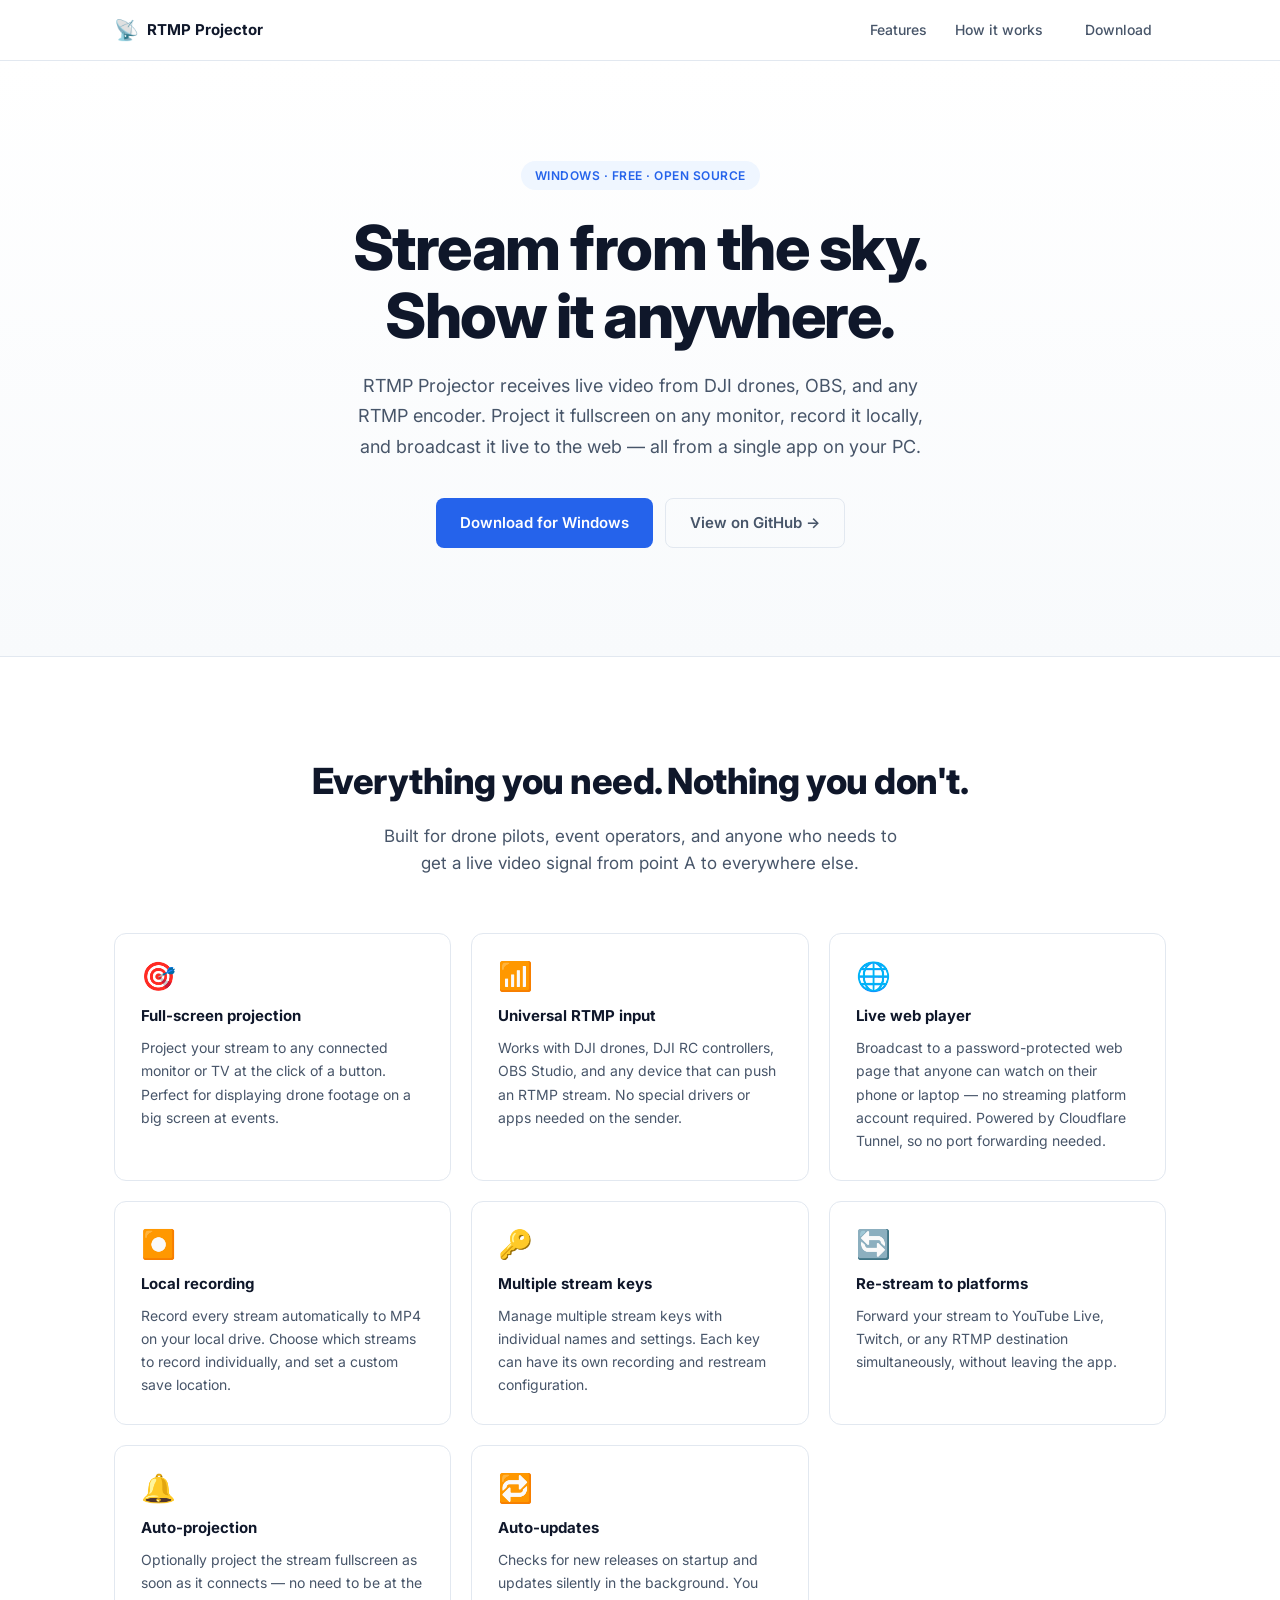
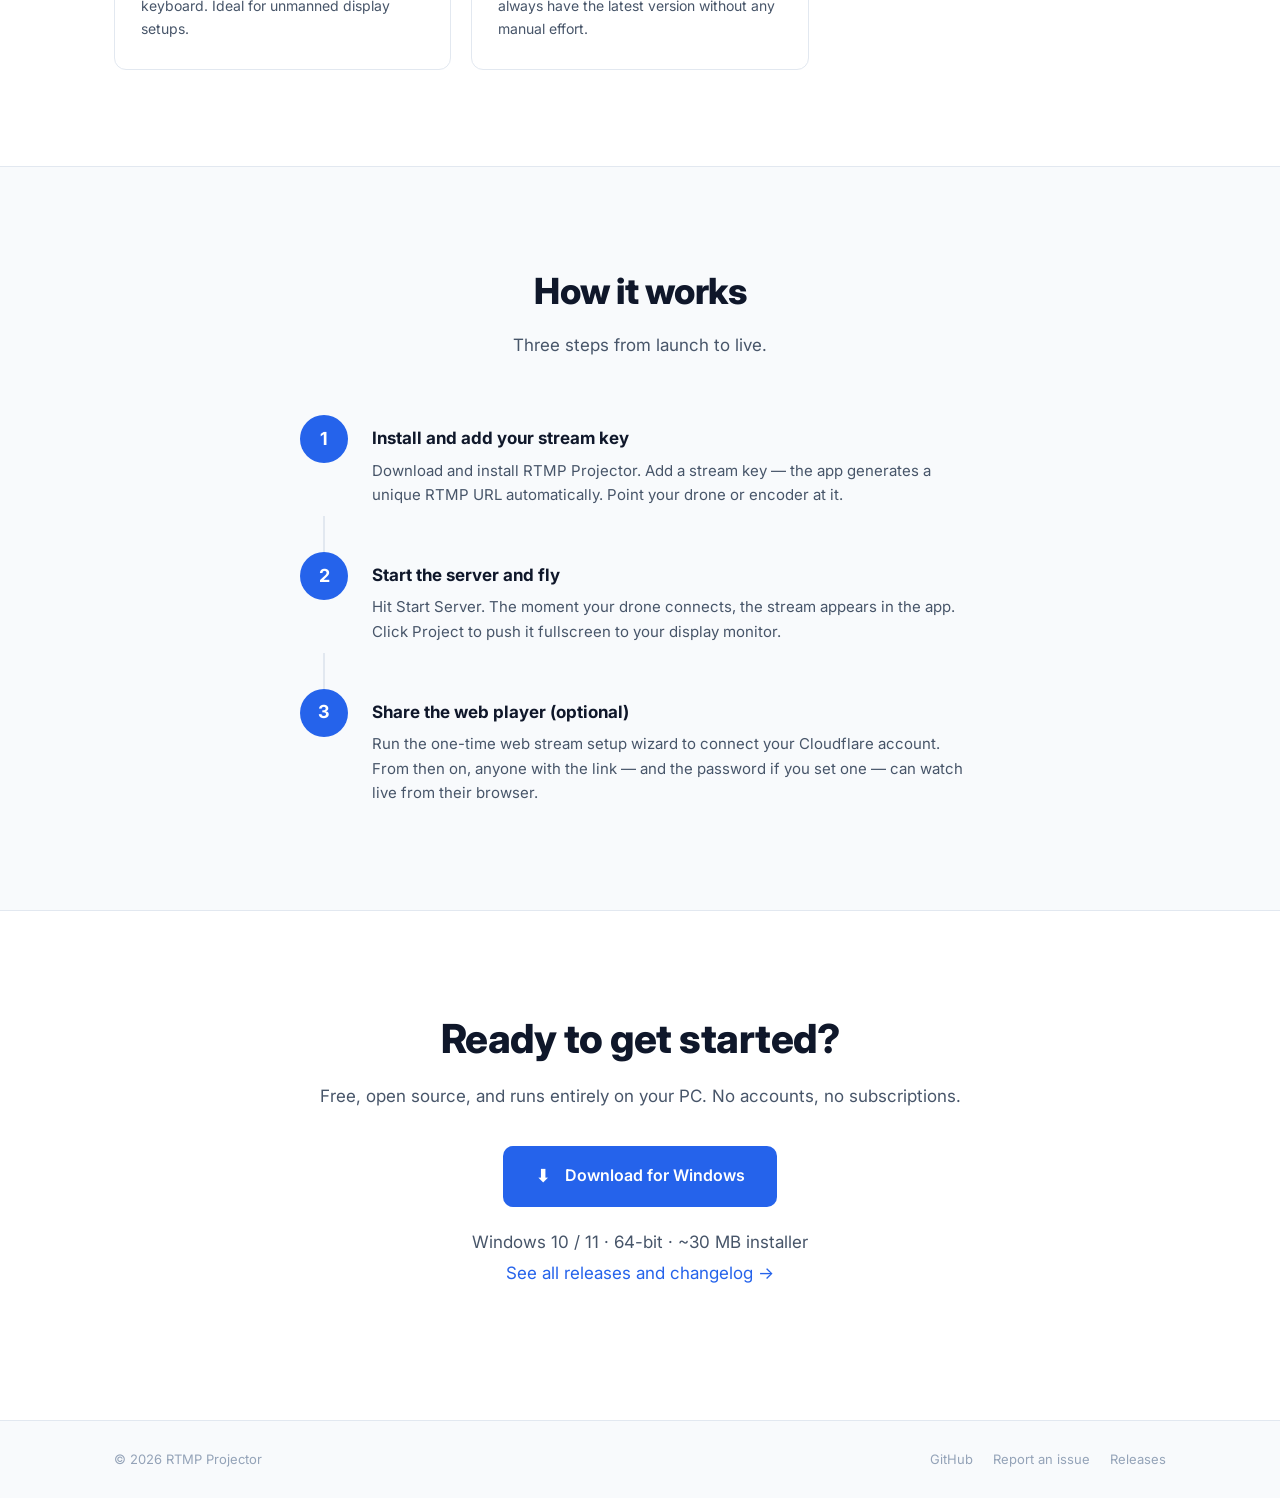
==== index.html @ 3b358217 "Add RTMP Projector website Light/clean landing page with: - Hero section with dynamic latest-release" ====
<!DOCTYPE html>
<html lang="en">
<head>
  <meta charset="UTF-8">
  <meta name="viewport" content="width=device-width, initial-scale=1.0">
  <meta name="description" content="RTMP Projector — receive drone and camera streams on your PC, project them to any monitor, record locally, and broadcast live to the web.">
  <title>RTMP Projector</title>
  <link rel="preconnect" href="https://fonts.googleapis.com">
  <link rel="preconnect" href="https://fonts.gstatic.com" crossorigin>
  <link href="https://fonts.googleapis.com/css2?family=Inter:wght@400;500;600;700;800&display=swap" rel="stylesheet">
  <link rel="stylesheet" href="style.css">
</head>
<body>

  <!-- Nav -->
  <header class="nav">
    <div class="container nav-inner">
      <a href="#" class="logo">
        <span class="logo-icon">📡</span>
        <span class="logo-text">RTMP Projector</span>
      </a>
      <nav class="nav-links">
        <a href="#features">Features</a>
        <a href="#how-it-works">How it works</a>
        <a href="#download" class="btn btn-sm">Download</a>
      </nav>
    </div>
  </header>

  <!-- Hero -->
  <section class="hero">
    <div class="container hero-inner">
      <div class="badge">Windows · Free · Open Source</div>
      <h1>Stream from the sky.<br>Show it anywhere.</h1>
      <p class="hero-sub">RTMP Projector receives live video from DJI drones, OBS, and any RTMP encoder. Project it fullscreen on any monitor, record it locally, and broadcast it live to the web — all from a single app on your PC.</p>
      <div class="hero-actions">
        <a href="#download" class="btn btn-primary btn-lg" id="hero-download-btn">
          Download for Windows
        </a>
        <a href="https://github.com/bobchomp/rtmp" target="_blank" rel="noopener" class="btn btn-ghost btn-lg">
          View on GitHub →
        </a>
      </div>
      <p class="hero-note" id="hero-version">Fetching latest version…</p>
    </div>
  </section>

  <!-- Features -->
  <section class="features" id="features">
    <div class="container">
      <h2 class="section-title">Everything you need. Nothing you don't.</h2>
      <p class="section-sub">Built for drone pilots, event operators, and anyone who needs to get a live video signal from point A to everywhere else.</p>

      <div class="feature-grid">

        <div class="feature-card">
          <div class="feature-icon">🎯</div>
          <h3>Full-screen projection</h3>
          <p>Project your stream to any connected monitor or TV at the click of a button. Perfect for displaying drone footage on a big screen at events.</p>
        </div>

        <div class="feature-card">
          <div class="feature-icon">📶</div>
          <h3>Universal RTMP input</h3>
          <p>Works with DJI drones, DJI RC controllers, OBS Studio, and any device that can push an RTMP stream. No special drivers or apps needed on the sender.</p>
        </div>

        <div class="feature-card">
          <div class="feature-icon">🌐</div>
          <h3>Live web player</h3>
          <p>Broadcast to a password-protected web page that anyone can watch on their phone or laptop — no streaming platform account required. Powered by Cloudflare Tunnel, so no port forwarding needed.</p>
        </div>

        <div class="feature-card">
          <div class="feature-icon">⏺️</div>
          <h3>Local recording</h3>
          <p>Record every stream automatically to MP4 on your local drive. Choose which streams to record individually, and set a custom save location.</p>
        </div>

        <div class="feature-card">
          <div class="feature-icon">🔑</div>
          <h3>Multiple stream keys</h3>
          <p>Manage multiple stream keys with individual names and settings. Each key can have its own recording and restream configuration.</p>
        </div>

        <div class="feature-card">
          <div class="feature-icon">🔄</div>
          <h3>Re-stream to platforms</h3>
          <p>Forward your stream to YouTube Live, Twitch, or any RTMP destination simultaneously, without leaving the app.</p>
        </div>

        <div class="feature-card">
          <div class="feature-icon">🔔</div>
          <h3>Auto-projection</h3>
          <p>Optionally project the stream fullscreen as soon as it connects — no need to be at the keyboard. Ideal for unmanned display setups.</p>
        </div>

        <div class="feature-card">
          <div class="feature-icon">🔁</div>
          <h3>Auto-updates</h3>
          <p>Checks for new releases on startup and updates silently in the background. You always have the latest version without any manual effort.</p>
        </div>

      </div>
    </div>
  </section>

  <!-- How it works -->
  <section class="how" id="how-it-works">
    <div class="container">
      <h2 class="section-title">How it works</h2>
      <p class="section-sub">Three steps from launch to live.</p>

      <div class="steps">
        <div class="step">
          <div class="step-number">1</div>
          <div class="step-body">
            <h3>Install and add your stream key</h3>
            <p>Download and install RTMP Projector. Add a stream key — the app generates a unique RTMP URL automatically. Point your drone or encoder at it.</p>
          </div>
        </div>
        <div class="step-connector"></div>
        <div class="step">
          <div class="step-number">2</div>
          <div class="step-body">
            <h3>Start the server and fly</h3>
            <p>Hit Start Server. The moment your drone connects, the stream appears in the app. Click Project to push it fullscreen to your display monitor.</p>
          </div>
        </div>
        <div class="step-connector"></div>
        <div class="step">
          <div class="step-number">3</div>
          <div class="step-body">
            <h3>Share the web player (optional)</h3>
            <p>Run the one-time web stream setup wizard to connect your Cloudflare account. From then on, anyone with the link — and the password if you set one — can watch live from their browser.</p>
          </div>
        </div>
      </div>
    </div>
  </section>

  <!-- Download -->
  <section class="download-section" id="download">
    <div class="container download-inner">
      <h2>Ready to get started?</h2>
      <p>Free, open source, and runs entirely on your PC. No accounts, no subscriptions.</p>
      <a href="#" class="btn btn-primary btn-xl" id="download-btn">
        <span class="btn-icon">⬇</span>
        <span>
          <span id="dl-label">Download for Windows</span>
          <small id="dl-version"></small>
        </span>
      </a>
      <p class="download-note">Windows 10 / 11 · 64-bit · ~30 MB installer<br>
        <a href="https://github.com/bobchomp/rtmp/releases" target="_blank" rel="noopener">See all releases and changelog →</a>
      </p>
    </div>
  </section>

  <!-- Footer -->
  <footer class="footer">
    <div class="container footer-inner">
      <span>© 2026 RTMP Projector</span>
      <div class="footer-links">
        <a href="https://github.com/bobchomp/rtmp" target="_blank" rel="noopener">GitHub</a>
        <a href="https://github.com/bobchomp/rtmp/issues" target="_blank" rel="noopener">Report an issue</a>
        <a href="https://github.com/bobchomp/rtmp/releases" target="_blank" rel="noopener">Releases</a>
      </div>
    </div>
  </footer>

  <script src="app.js"></script>
</body>
</html>
---- style.css ----
*, *::before, *::after { margin: 0; padding: 0; box-sizing: border-box; }

:root {
  --text-primary:   #0f172a;
  --text-secondary: #475569;
  --text-muted:     #94a3b8;
  --bg:             #ffffff;
  --bg-soft:        #f8fafc;
  --bg-card:        #ffffff;
  --border:         #e2e8f0;
  --accent:         #2563eb;
  --accent-dark:    #1d4ed8;
  --accent-light:   #eff6ff;
  --radius:         12px;
  --shadow-sm:      0 1px 3px rgba(0,0,0,.08), 0 1px 2px rgba(0,0,0,.05);
  --shadow-md:      0 4px 16px rgba(0,0,0,.08), 0 2px 4px rgba(0,0,0,.04);
}

html { scroll-behavior: smooth; }

body {
  font-family: 'Inter', system-ui, -apple-system, sans-serif;
  font-size: 16px;
  line-height: 1.6;
  color: var(--text-primary);
  background: var(--bg);
  -webkit-font-smoothing: antialiased;
}

/* ── Layout ────────────────────────────────────────────────────────────────── */

.container {
  max-width: 1100px;
  margin: 0 auto;
  padding: 0 24px;
}

/* ── Nav ───────────────────────────────────────────────────────────────────── */

.nav {
  position: sticky;
  top: 0;
  z-index: 100;
  background: rgba(255,255,255,0.9);
  backdrop-filter: blur(12px);
  border-bottom: 1px solid var(--border);
}

.nav-inner {
  display: flex;
  align-items: center;
  justify-content: space-between;
  height: 60px;
}

.logo {
  display: flex;
  align-items: center;
  gap: 8px;
  text-decoration: none;
  color: var(--text-primary);
  font-weight: 700;
  font-size: 15px;
}

.logo-icon { font-size: 20px; }

.nav-links {
  display: flex;
  align-items: center;
  gap: 28px;
}

.nav-links a {
  text-decoration: none;
  color: var(--text-secondary);
  font-size: 14px;
  font-weight: 500;
  transition: color .15s;
}

.nav-links a:hover { color: var(--text-primary); }

/* ── Buttons ───────────────────────────────────────────────────────────────── */

.btn {
  display: inline-flex;
  align-items: center;
  justify-content: center;
  gap: 8px;
  text-decoration: none;
  font-family: inherit;
  font-weight: 600;
  border-radius: 8px;
  cursor: pointer;
  border: none;
  transition: all .15s;
  white-space: nowrap;
}

.btn-sm  { font-size: 13px; padding: 6px 14px; }
.btn-lg  { font-size: 15px; padding: 12px 24px; }
.btn-xl  { font-size: 16px; padding: 16px 32px; border-radius: 10px; }

.btn-primary {
  background: var(--accent);
  color: #fff;
}
.btn-primary:hover { background: var(--accent-dark); transform: translateY(-1px); box-shadow: 0 4px 12px rgba(37,99,235,.3); }
.btn-primary:active { transform: translateY(0); }

.btn-ghost {
  background: transparent;
  color: var(--text-secondary);
  border: 1px solid var(--border);
}
.btn-ghost:hover { background: var(--bg-soft); color: var(--text-primary); }

.btn-icon { font-size: 18px; }

/* ── Hero ──────────────────────────────────────────────────────────────────── */

.hero {
  padding: 100px 0 88px;
  text-align: center;
  background: linear-gradient(180deg, var(--bg) 0%, var(--bg-soft) 100%);
  border-bottom: 1px solid var(--border);
}

.badge {
  display: inline-block;
  background: var(--accent-light);
  color: var(--accent);
  font-size: 12px;
  font-weight: 600;
  letter-spacing: .5px;
  text-transform: uppercase;
  padding: 5px 14px;
  border-radius: 999px;
  margin-bottom: 24px;
}

.hero h1 {
  font-size: clamp(36px, 6vw, 62px);
  font-weight: 800;
  line-height: 1.1;
  letter-spacing: -1.5px;
  color: var(--text-primary);
  margin-bottom: 20px;
}

.hero-sub {
  font-size: 18px;
  color: var(--text-secondary);
  max-width: 580px;
  margin: 0 auto 36px;
  line-height: 1.7;
}

.hero-actions {
  display: flex;
  gap: 12px;
  justify-content: center;
  flex-wrap: wrap;
  margin-bottom: 20px;
}

.hero-note {
  font-size: 13px;
  color: var(--text-muted);
}

/* ── Features ──────────────────────────────────────────────────────────────── */

.features {
  padding: 96px 0;
}

.section-title {
  font-size: clamp(26px, 4vw, 36px);
  font-weight: 800;
  letter-spacing: -.5px;
  text-align: center;
  margin-bottom: 12px;
}

.section-sub {
  font-size: 17px;
  color: var(--text-secondary);
  text-align: center;
  max-width: 520px;
  margin: 0 auto 56px;
}

.feature-grid {
  display: grid;
  grid-template-columns: repeat(auto-fill, minmax(280px, 1fr));
  gap: 20px;
}

.feature-card {
  background: var(--bg-card);
  border: 1px solid var(--border);
  border-radius: var(--radius);
  padding: 28px 26px;
  transition: box-shadow .2s, transform .2s;
}

.feature-card:hover {
  box-shadow: var(--shadow-md);
  transform: translateY(-2px);
}

.feature-icon {
  font-size: 28px;
  margin-bottom: 14px;
  line-height: 1;
}

.feature-card h3 {
  font-size: 15px;
  font-weight: 700;
  margin-bottom: 8px;
  color: var(--text-primary);
}

.feature-card p {
  font-size: 14px;
  color: var(--text-secondary);
  line-height: 1.65;
}

/* ── How it works ──────────────────────────────────────────────────────────── */

.how {
  padding: 96px 0;
  background: var(--bg-soft);
  border-top: 1px solid var(--border);
  border-bottom: 1px solid var(--border);
}

.steps {
  display: flex;
  flex-direction: column;
  gap: 0;
  max-width: 680px;
  margin: 0 auto;
}

.step {
  display: flex;
  gap: 24px;
  align-items: flex-start;
}

.step-connector {
  width: 2px;
  height: 36px;
  background: var(--border);
  margin-left: 23px;
}

.step-number {
  flex-shrink: 0;
  width: 48px;
  height: 48px;
  background: var(--accent);
  color: #fff;
  border-radius: 50%;
  display: flex;
  align-items: center;
  justify-content: center;
  font-size: 18px;
  font-weight: 700;
}

.step-body {
  padding-top: 10px;
  padding-bottom: 8px;
}

.step-body h3 {
  font-size: 17px;
  font-weight: 700;
  margin-bottom: 6px;
}

.step-body p {
  font-size: 15px;
  color: var(--text-secondary);
  line-height: 1.65;
}

/* ── Download ──────────────────────────────────────────────────────────────── */

.download-section {
  padding: 96px 0;
  text-align: center;
}

.download-inner h2 {
  font-size: clamp(28px, 4vw, 40px);
  font-weight: 800;
  letter-spacing: -.5px;
  margin-bottom: 12px;
}

.download-inner > p {
  font-size: 17px;
  color: var(--text-secondary);
  margin-bottom: 36px;
}

#download-btn {
  display: inline-flex;
  flex-direction: row;
  align-items: center;
  gap: 14px;
  margin-bottom: 20px;
}

#download-btn span {
  display: flex;
  flex-direction: column;
  align-items: flex-start;
  gap: 2px;
}

#download-btn small {
  font-size: 12px;
  font-weight: 400;
  opacity: .8;
}

.download-note {
  font-size: 13px;
  color: var(--text-muted);
  line-height: 1.8;
}

.download-note a {
  color: var(--accent);
  text-decoration: none;
}

.download-note a:hover { text-decoration: underline; }

/* ── Footer ────────────────────────────────────────────────────────────────── */

.footer {
  padding: 28px 0;
  border-top: 1px solid var(--border);
  background: var(--bg-soft);
}

.footer-inner {
  display: flex;
  align-items: center;
  justify-content: space-between;
  flex-wrap: wrap;
  gap: 12px;
  font-size: 13px;
  color: var(--text-muted);
}

.footer-links {
  display: flex;
  gap: 20px;
}

.footer-links a {
  color: var(--text-muted);
  text-decoration: none;
  transition: color .15s;
}

.footer-links a:hover { color: var(--text-primary); }

/* ── Responsive ────────────────────────────────────────────────────────────── */

@media (max-width: 640px) {
  .nav-links a:not(.btn) { display: none; }
  .hero { padding: 64px 0 56px; }
  .features, .how, .download-section { padding: 64px 0; }
  .feature-grid { grid-template-columns: 1fr; }
}
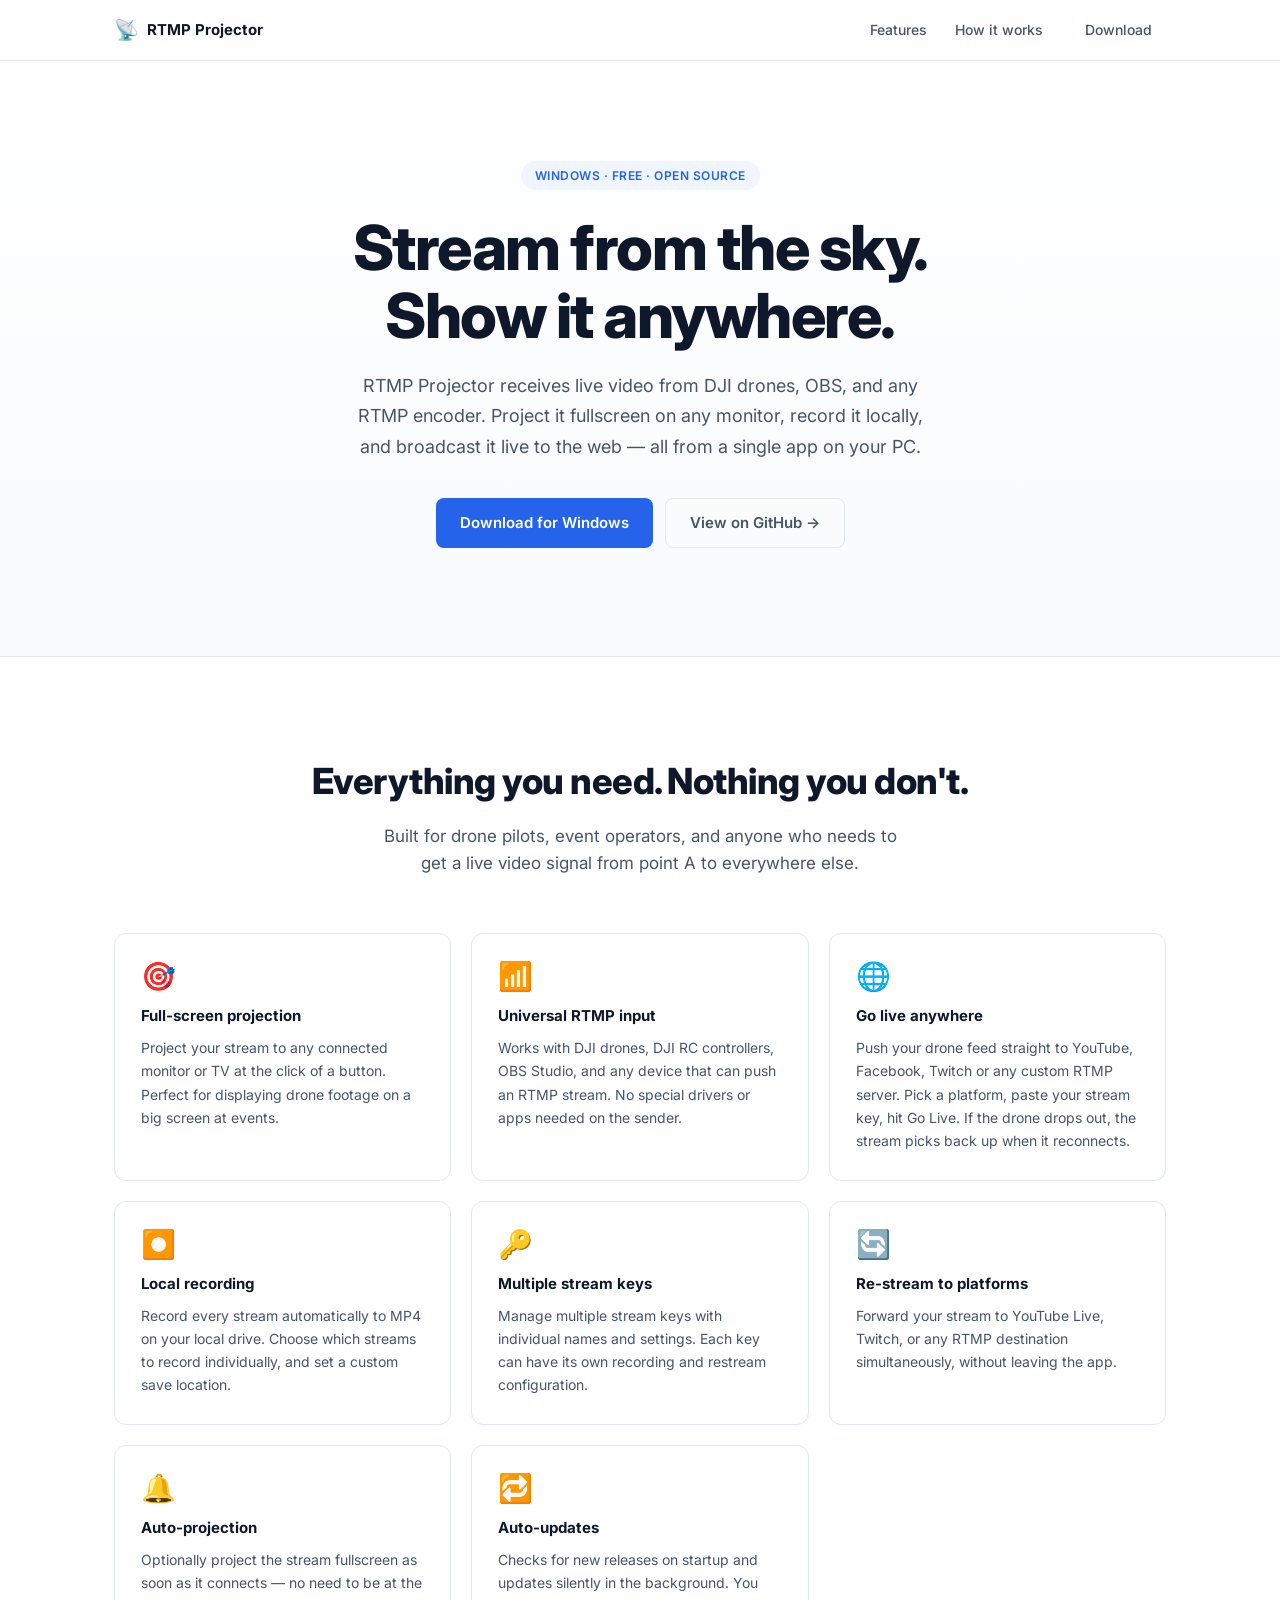
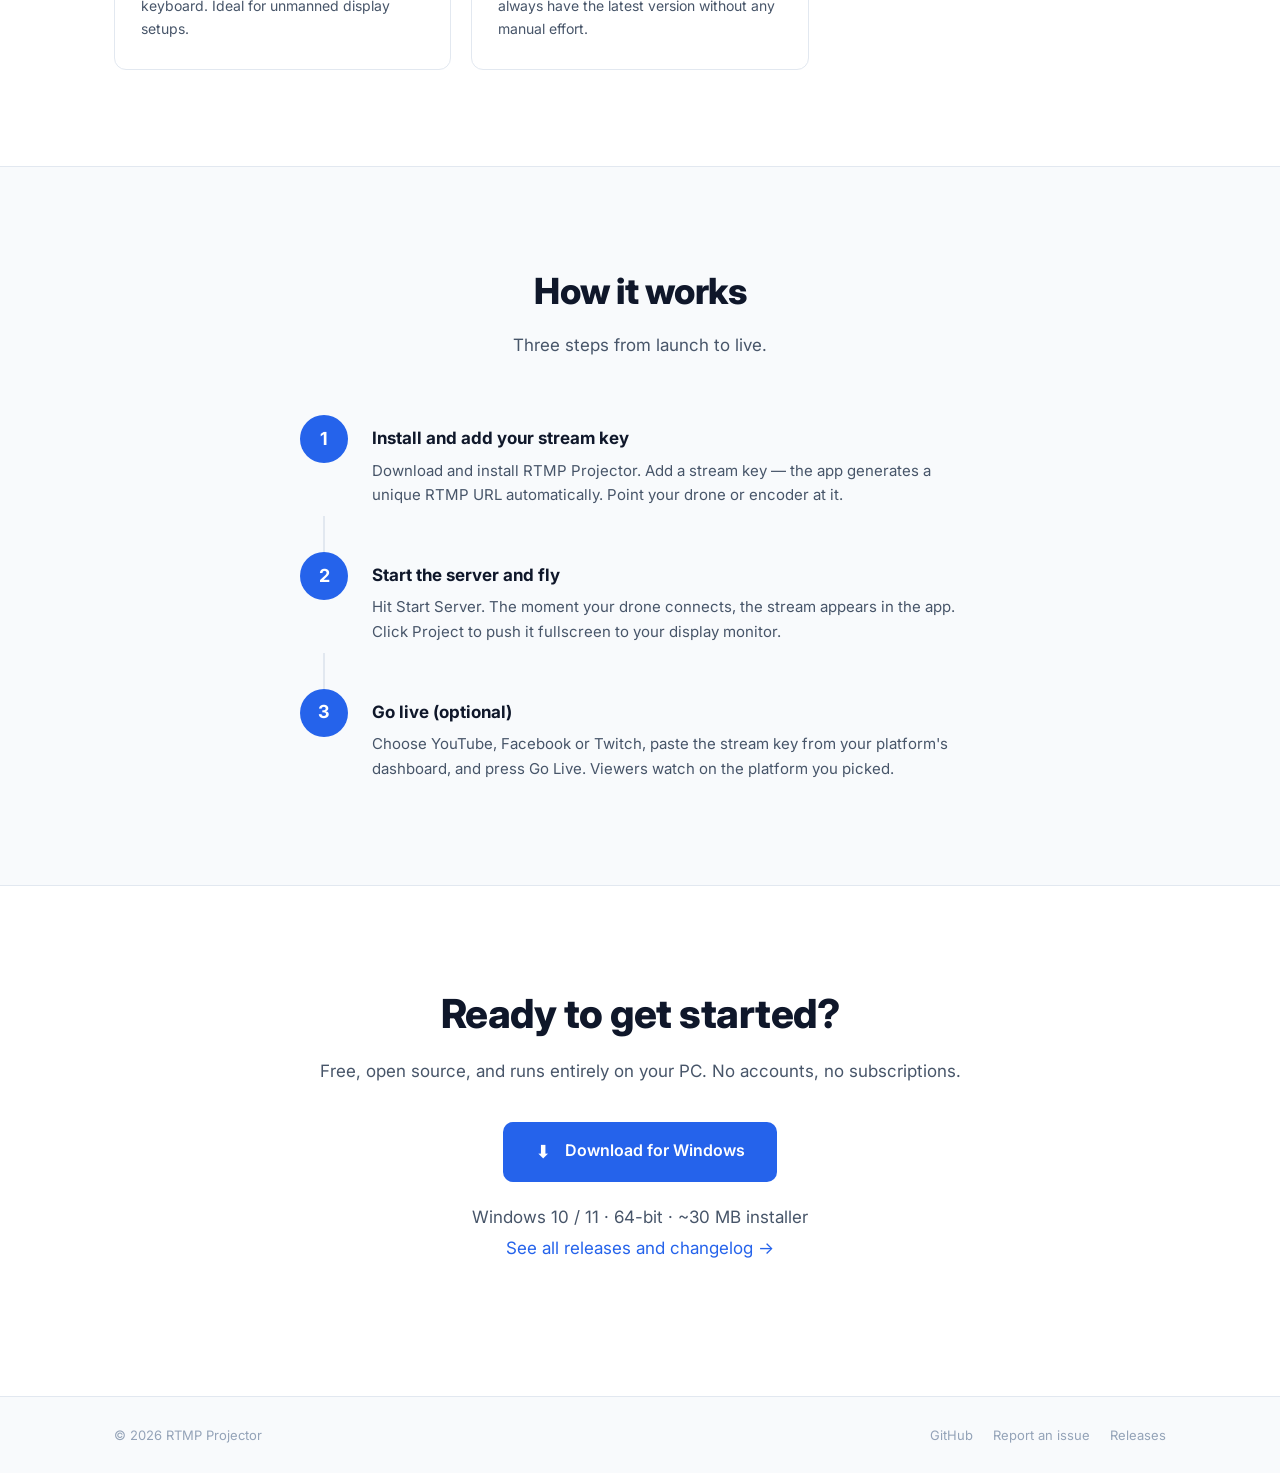
==== commit 5375405f: "Replace Cloudflare web stream with Go Live (YouTube/Facebook/Twitch/custom RTMP) Each stream key get" ====
--- a/index.html
+++ b/index.html
@@ -67,8 +67,8 @@
 
         <div class="feature-card">
           <div class="feature-icon">🌐</div>
-          <h3>Live web player</h3>
-          <p>Broadcast to a password-protected web page that anyone can watch on their phone or laptop — no streaming platform account required. Powered by Cloudflare Tunnel, so no port forwarding needed.</p>
+          <h3>Go live anywhere</h3>
+          <p>Push your drone feed straight to YouTube, Facebook, Twitch or any custom RTMP server. Pick a platform, paste your stream key, hit Go Live. If the drone drops out, the stream picks back up when it reconnects.</p>
         </div>
 
         <div class="feature-card">
@@ -131,8 +131,8 @@
         <div class="step">
           <div class="step-number">3</div>
           <div class="step-body">
-            <h3>Share the web player (optional)</h3>
-            <p>Run the one-time web stream setup wizard to connect your Cloudflare account. From then on, anyone with the link — and the password if you set one — can watch live from their browser.</p>
+            <h3>Go live (optional)</h3>
+            <p>Choose YouTube, Facebook or Twitch, paste the stream key from your platform's dashboard, and press Go Live. Viewers watch on the platform you picked.</p>
           </div>
         </div>
       </div>
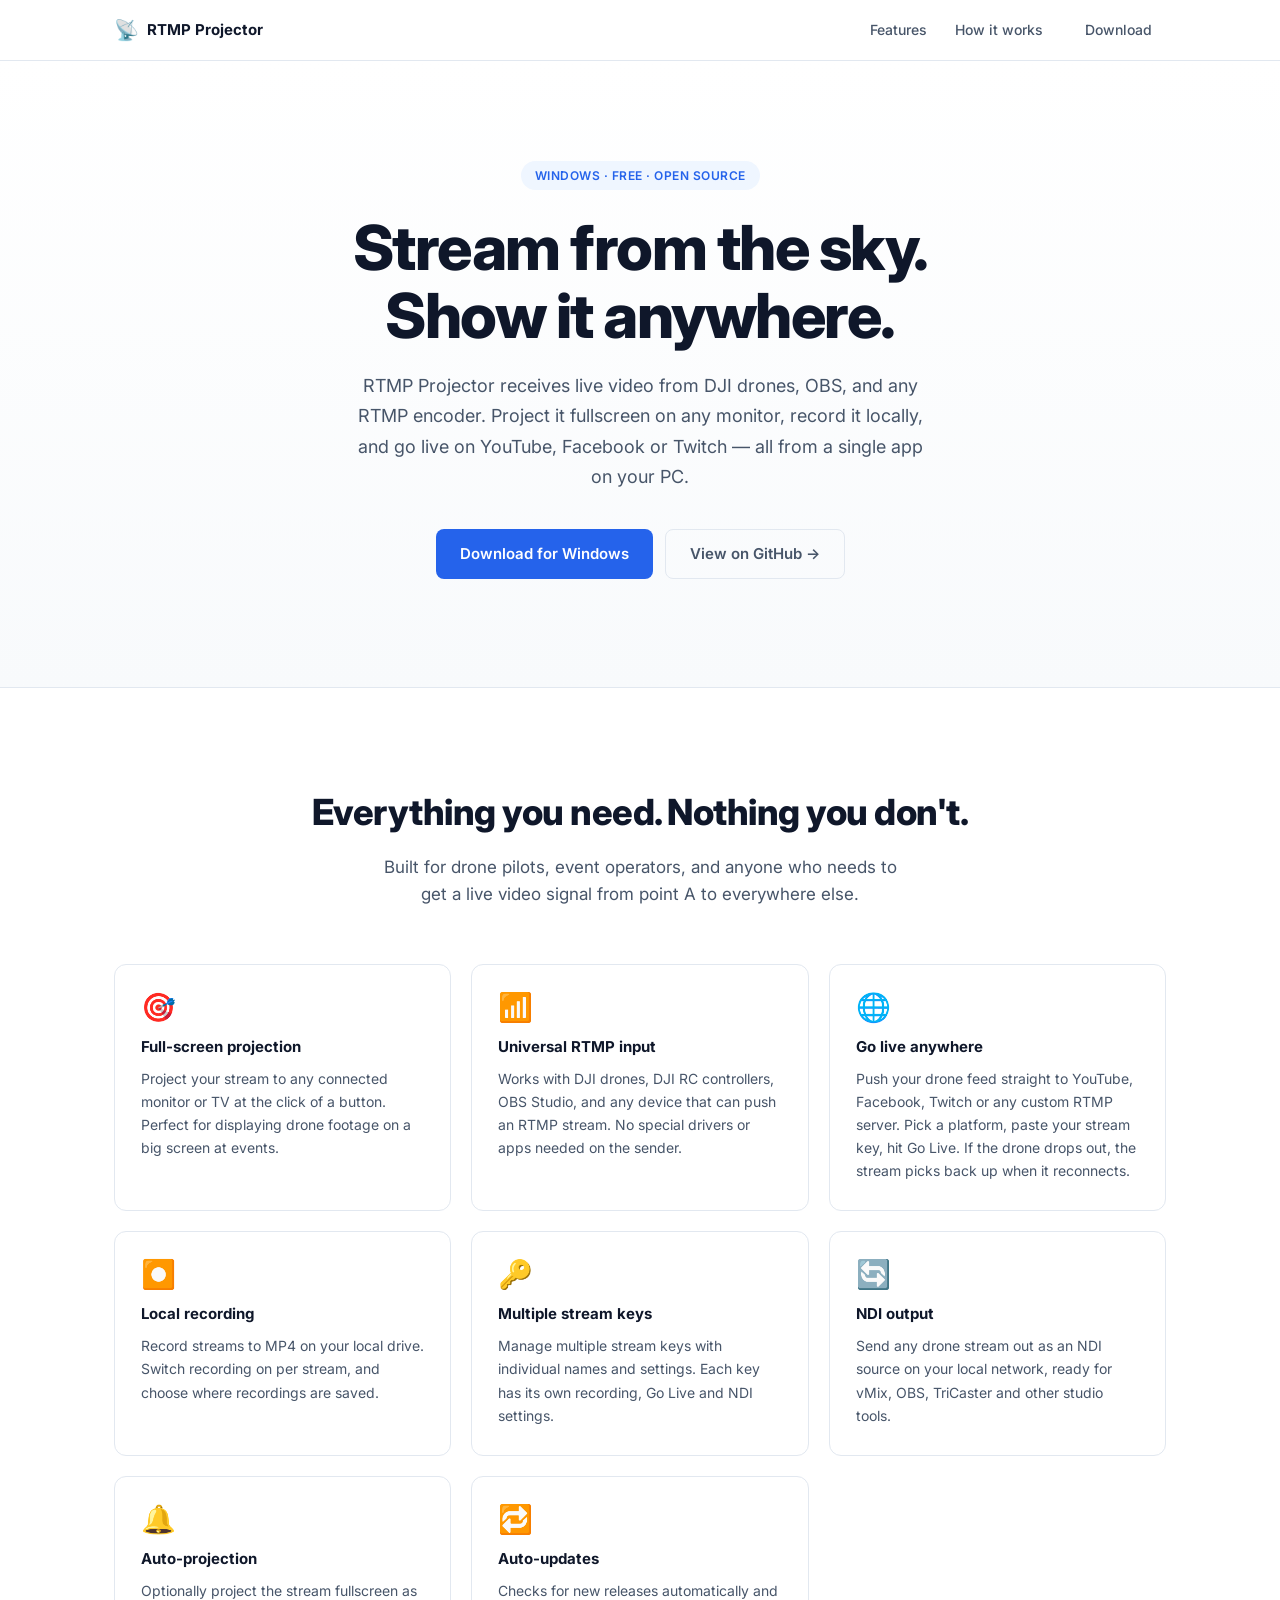
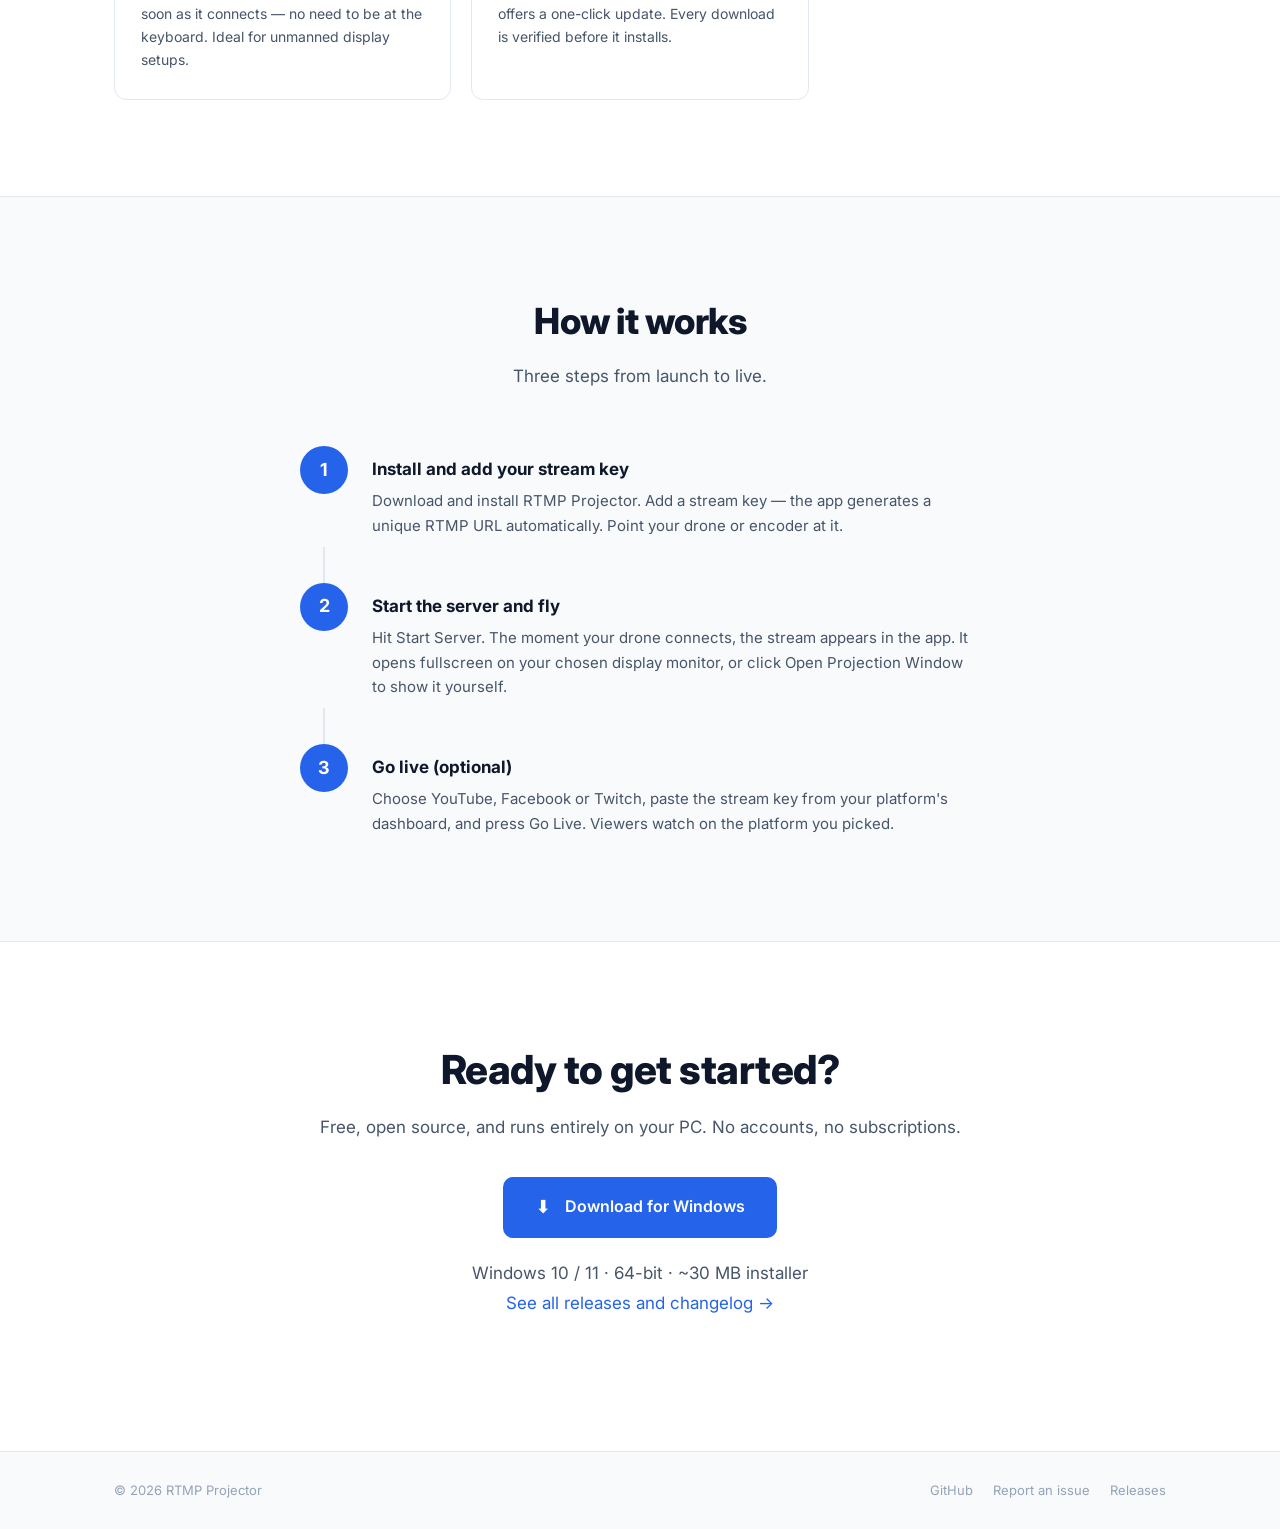
==== commit e37905ff: "Codebase review fixes: bugs, security hardening and dead-code cleanup Bugs - Projection resumes when" ====
--- a/index.html
+++ b/index.html
@@ -3,7 +3,7 @@
 <head>
   <meta charset="UTF-8">
   <meta name="viewport" content="width=device-width, initial-scale=1.0">
-  <meta name="description" content="RTMP Projector — receive drone and camera streams on your PC, project them to any monitor, record locally, and broadcast live to the web.">
+  <meta name="description" content="RTMP Projector — receive drone and camera streams on your PC, project them to any monitor, record locally, and go live on YouTube, Facebook or Twitch.">
   <title>RTMP Projector</title>
   <link rel="preconnect" href="https://fonts.googleapis.com">
   <link rel="preconnect" href="https://fonts.gstatic.com" crossorigin>
@@ -32,7 +32,7 @@
     <div class="container hero-inner">
       <div class="badge">Windows · Free · Open Source</div>
       <h1>Stream from the sky.<br>Show it anywhere.</h1>
-      <p class="hero-sub">RTMP Projector receives live video from DJI drones, OBS, and any RTMP encoder. Project it fullscreen on any monitor, record it locally, and broadcast it live to the web — all from a single app on your PC.</p>
+      <p class="hero-sub">RTMP Projector receives live video from DJI drones, OBS, and any RTMP encoder. Project it fullscreen on any monitor, record it locally, and go live on YouTube, Facebook or Twitch — all from a single app on your PC.</p>
       <div class="hero-actions">
         <a href="#download" class="btn btn-primary btn-lg" id="hero-download-btn">
           Download for Windows
@@ -74,19 +74,19 @@
         <div class="feature-card">
           <div class="feature-icon">⏺️</div>
           <h3>Local recording</h3>
-          <p>Record every stream automatically to MP4 on your local drive. Choose which streams to record individually, and set a custom save location.</p>
+          <p>Record streams to MP4 on your local drive. Switch recording on per stream, and choose where recordings are saved.</p>
         </div>
 
         <div class="feature-card">
           <div class="feature-icon">🔑</div>
           <h3>Multiple stream keys</h3>
-          <p>Manage multiple stream keys with individual names and settings. Each key can have its own recording and restream configuration.</p>
+          <p>Manage multiple stream keys with individual names and settings. Each key has its own recording, Go Live and NDI settings.</p>
         </div>
 
         <div class="feature-card">
           <div class="feature-icon">🔄</div>
-          <h3>Re-stream to platforms</h3>
-          <p>Forward your stream to YouTube Live, Twitch, or any RTMP destination simultaneously, without leaving the app.</p>
+          <h3>NDI output</h3>
+          <p>Send any drone stream out as an NDI source on your local network, ready for vMix, OBS, TriCaster and other studio tools.</p>
         </div>
 
         <div class="feature-card">
@@ -98,7 +98,7 @@
         <div class="feature-card">
           <div class="feature-icon">🔁</div>
           <h3>Auto-updates</h3>
-          <p>Checks for new releases on startup and updates silently in the background. You always have the latest version without any manual effort.</p>
+          <p>Checks for new releases automatically and offers a one-click update. Every download is verified before it installs.</p>
         </div>
 
       </div>
@@ -124,7 +124,7 @@
           <div class="step-number">2</div>
           <div class="step-body">
             <h3>Start the server and fly</h3>
-            <p>Hit Start Server. The moment your drone connects, the stream appears in the app. Click Project to push it fullscreen to your display monitor.</p>
+            <p>Hit Start Server. The moment your drone connects, the stream appears in the app. It opens fullscreen on your chosen display monitor, or click Open Projection Window to show it yourself.</p>
           </div>
         </div>
         <div class="step-connector"></div>
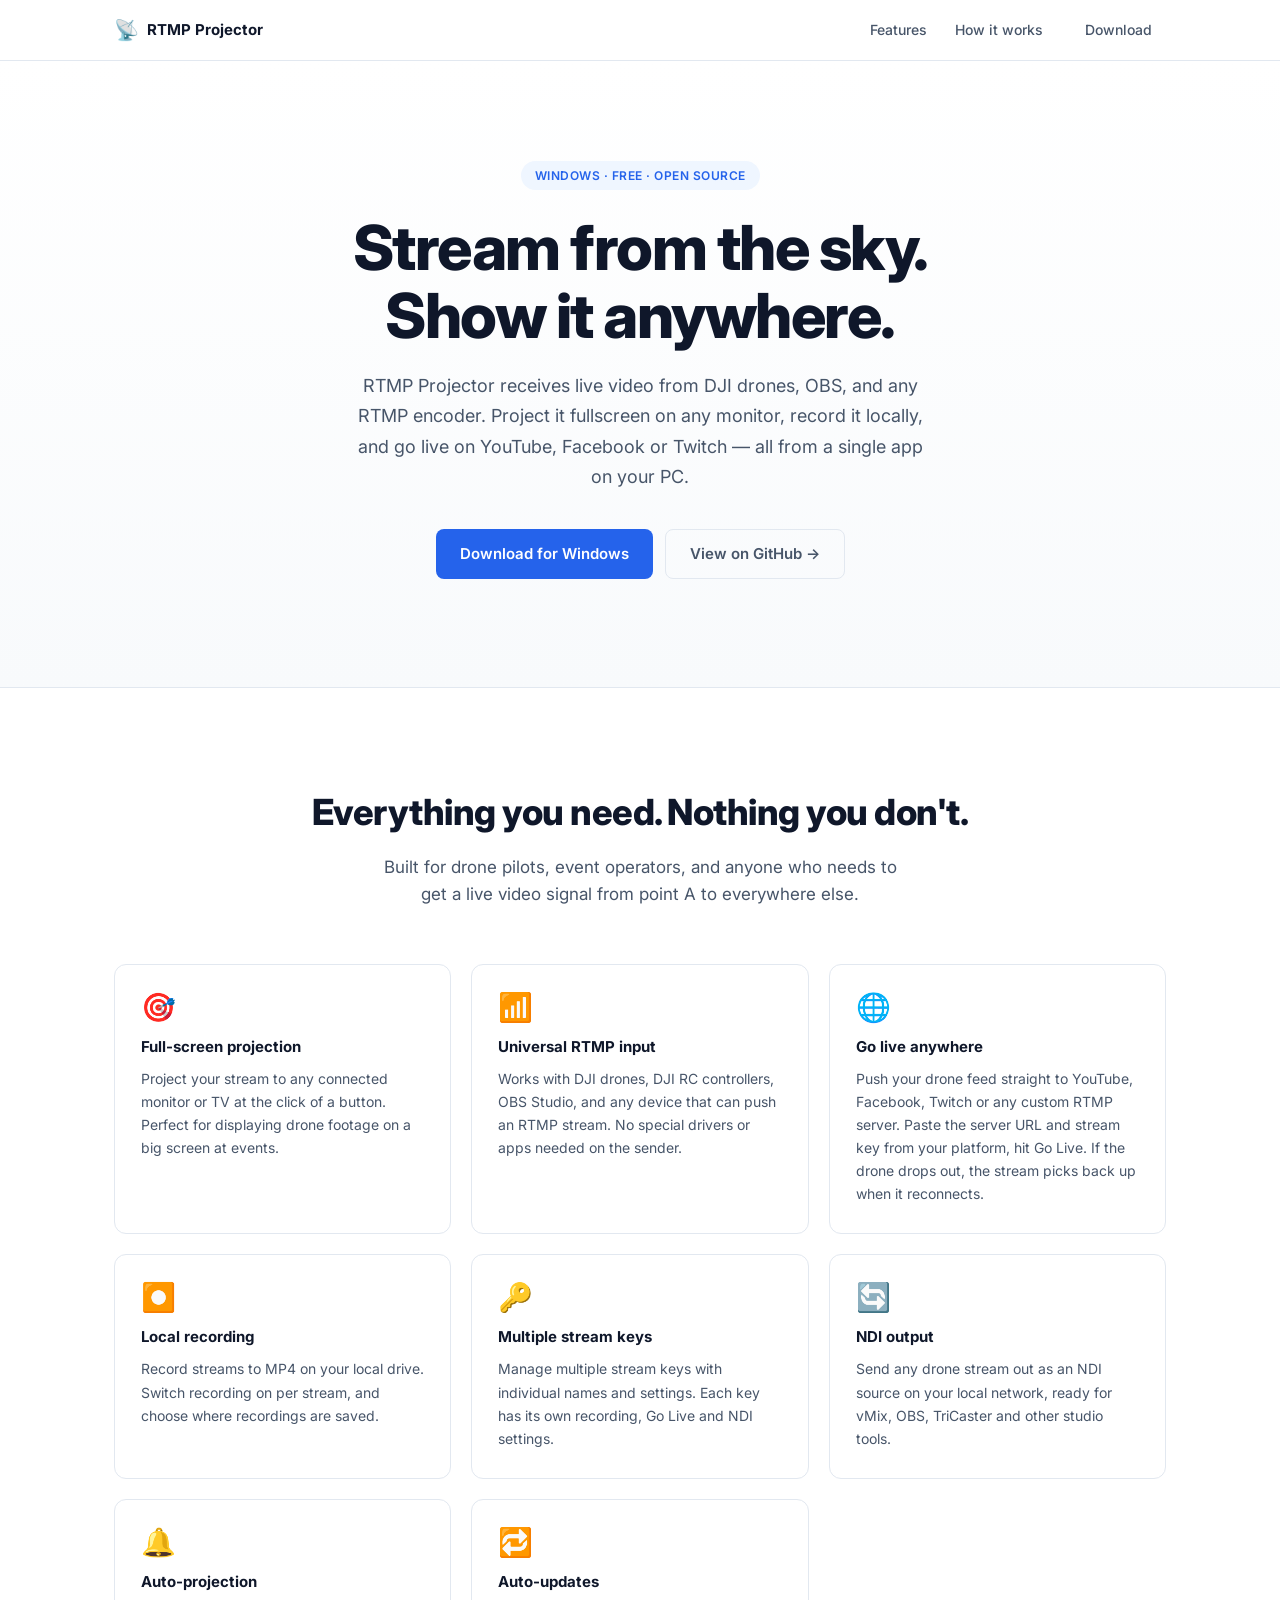
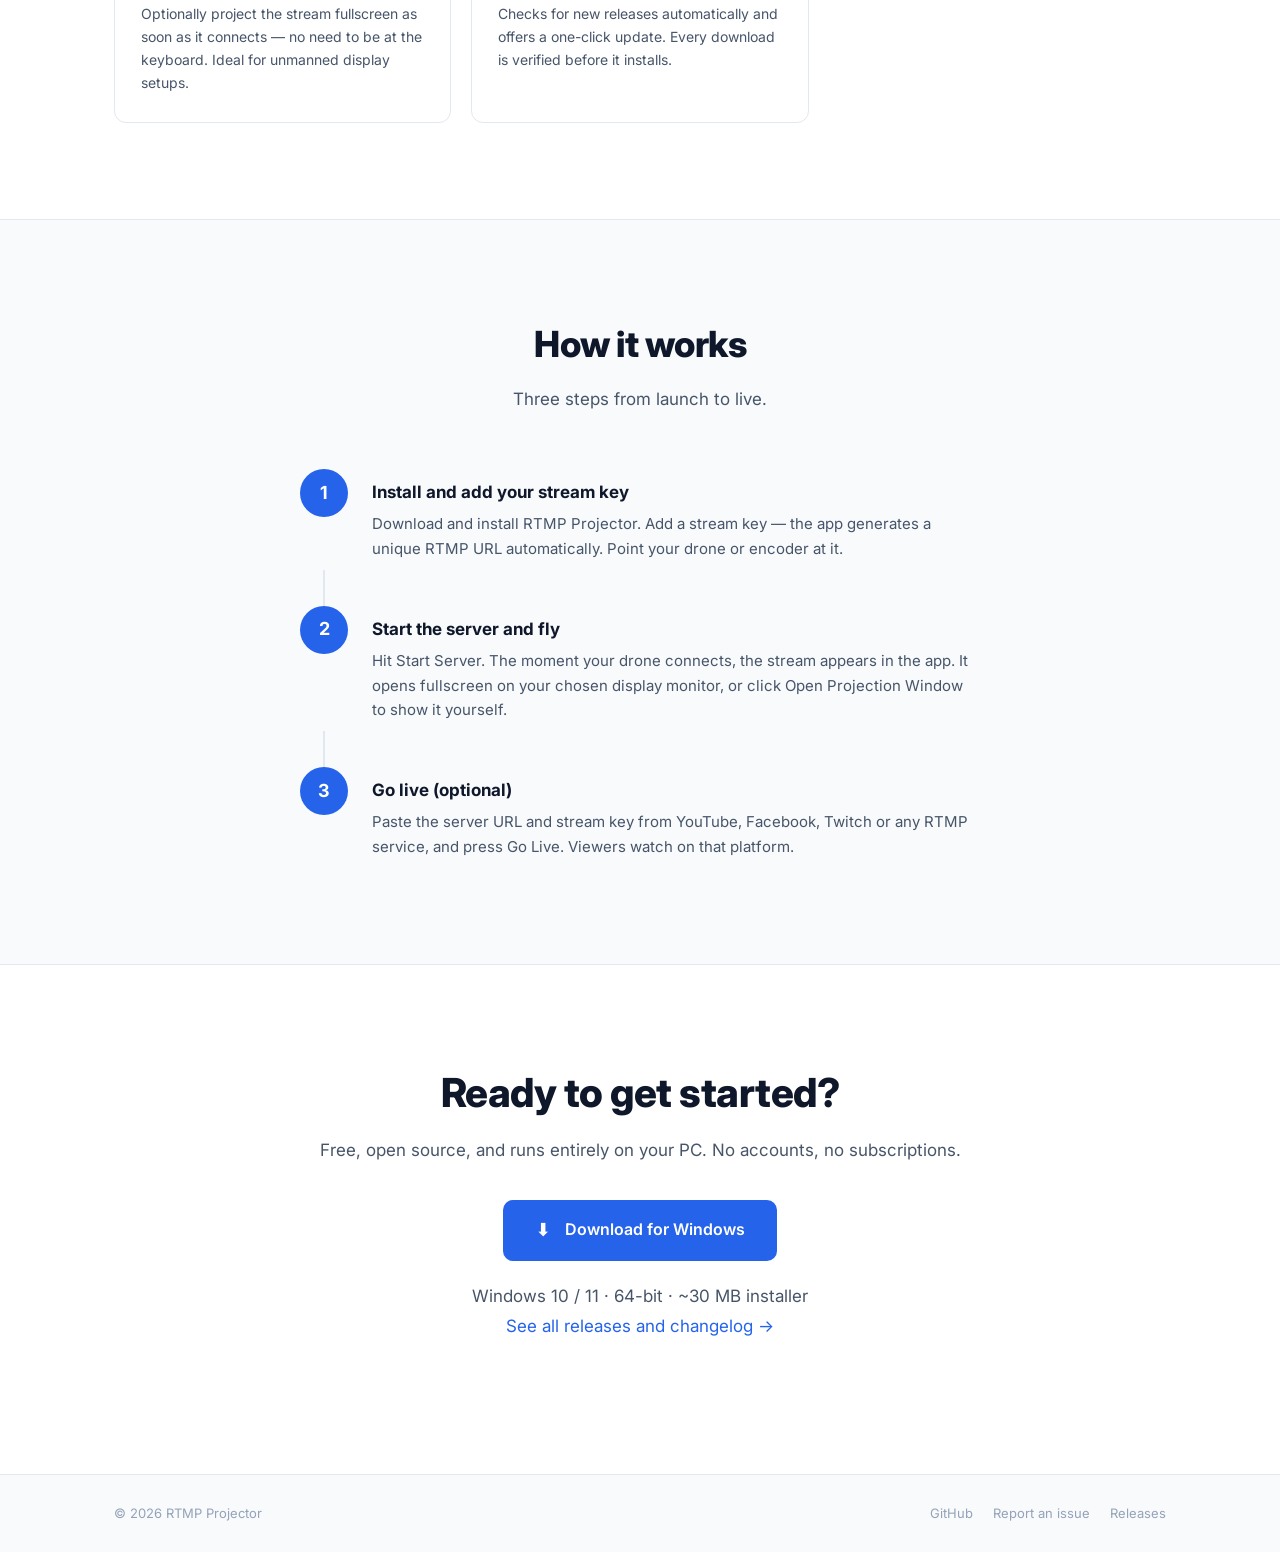
==== commit 369bc88d: "Go Live: replace the platform dropdown with plain server URL + stream key The section now just has S" ====
--- a/index.html
+++ b/index.html
@@ -68,7 +68,7 @@
         <div class="feature-card">
           <div class="feature-icon">🌐</div>
           <h3>Go live anywhere</h3>
-          <p>Push your drone feed straight to YouTube, Facebook, Twitch or any custom RTMP server. Pick a platform, paste your stream key, hit Go Live. If the drone drops out, the stream picks back up when it reconnects.</p>
+          <p>Push your drone feed straight to YouTube, Facebook, Twitch or any custom RTMP server. Paste the server URL and stream key from your platform, hit Go Live. If the drone drops out, the stream picks back up when it reconnects.</p>
         </div>
 
         <div class="feature-card">
@@ -132,7 +132,7 @@
           <div class="step-number">3</div>
           <div class="step-body">
             <h3>Go live (optional)</h3>
-            <p>Choose YouTube, Facebook or Twitch, paste the stream key from your platform's dashboard, and press Go Live. Viewers watch on the platform you picked.</p>
+            <p>Paste the server URL and stream key from YouTube, Facebook, Twitch or any RTMP service, and press Go Live. Viewers watch on that platform.</p>
           </div>
         </div>
       </div>
